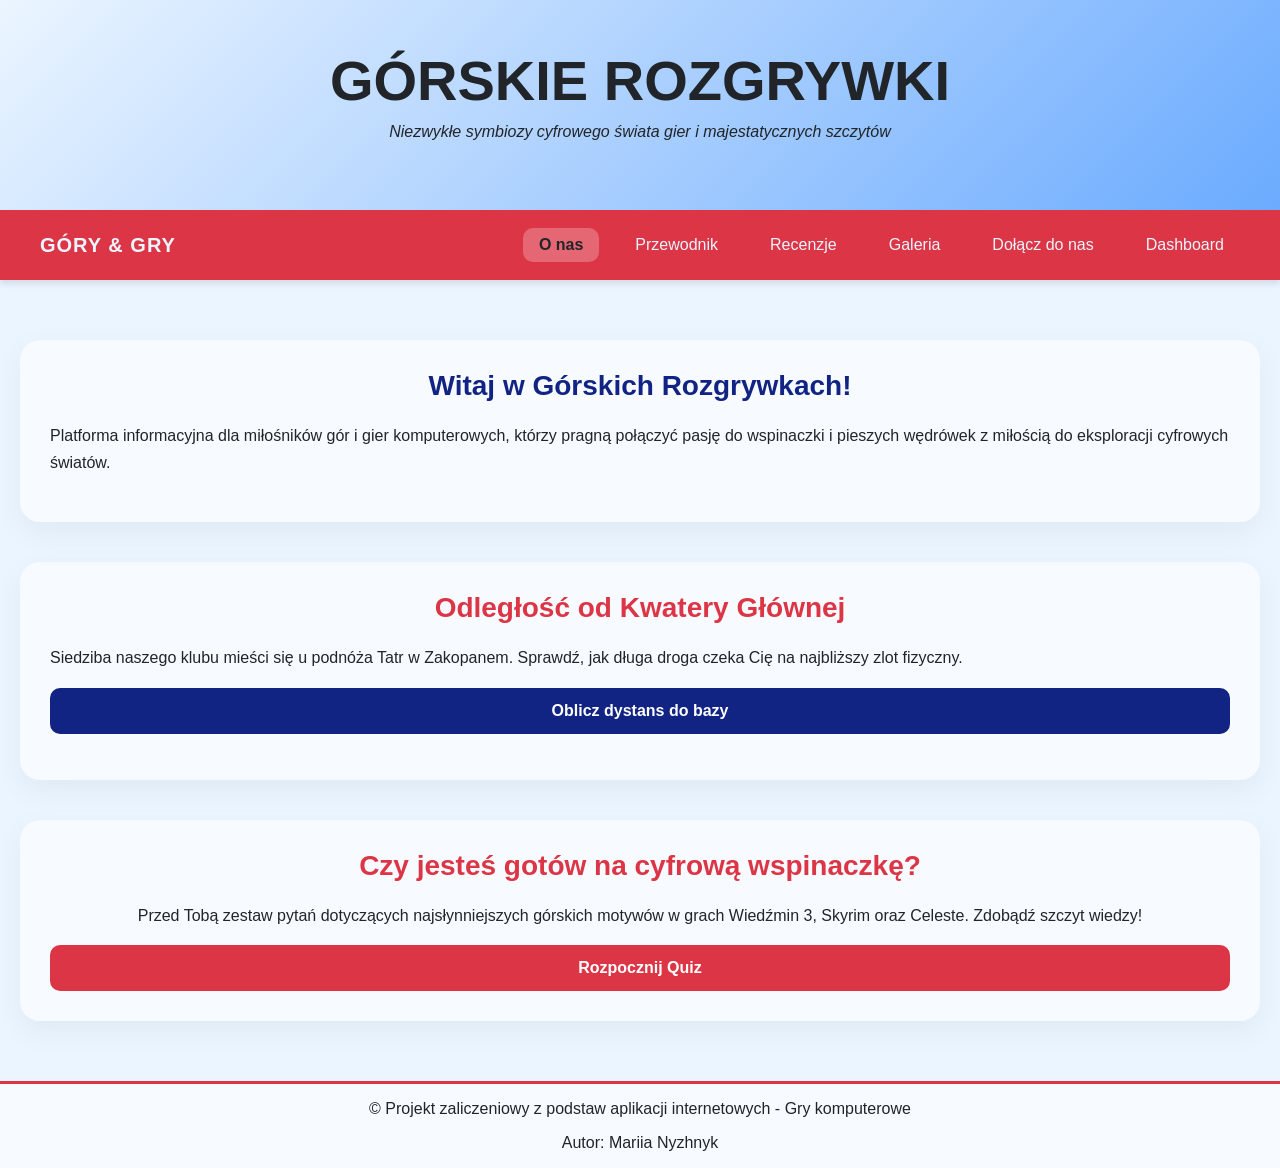
==== SecondYear/projekt_gry_komputerowe/index.html @ cea2826d "first version of project pai" ====
﻿<!DOCTYPE html>

<html lang="pl">


<head>
    <meta charset="UTF-8">

    <meta name="viewport" content="width=device-width, initial-scale=1.0">
    <title>Górskie Rozgrywki - Strona Główna</title>
    <link rel="stylesheet" href="css/common.css">
    <link rel="stylesheet" href="css/style.css">
    <!-- zLab2: strona główna zawierająca opis najważniejszych elementów projektu -->
</head>

<body>

    <header>
        <h1>Górskie Rozgrywki</h1>
        <p>Niezwykłe symbiozy cyfrowego świata gier i majestatycznych szczytów</p>
    </header>


    <nav class="navbar">
        <!-- zLab2: główna nawigacja między stronami z projektu -->
        <div class="navbar-logo">
            GÓRY & GRY
        </div>

        <button class="navbar-toggle" id="navbarToggle" aria-label="Otwórz menu">
            <span></span> <span></span> <span></span> </button>

        <ul class="navbar-menu" id="navbarMenu">
            <li><a href="index.html" class="active">O nas</a></li>
            <li><a href="info.html">Przewodnik</a></li>
            <li><a href="reviews.html">Recenzje</a></li>
            <li><a href="gallery.html">Galeria</a></li>
            <li><a href="booking.html">Dołącz do nas</a></li>
            <li><a href="dashboard.html">Dashboard</a></li>
        </ul>
    </nav>


    <main>
        <section class="section-panel section-panel--intro">
            <h2>Witaj w Górskich Rozgrywkach!</h2>
            <p>Platforma informacyjna dla miłośników gór i gier komputerowych, którzy pragną połączyć pasję do
                wspinaczki i pieszych wędrówek z miłością do eksploracji cyfrowych światów.</p>
        </section>

        <section class="section-panel section-panel--geo">
            <h2>Odległość od Kwatery Głównej</h2>
            <p>Siedziba naszego klubu mieści się u podnóża Tatr w Zakopanem. Sprawdź, jak długa droga czeka Cię na
                najbliższy zlot fizyczny.</p>
            <button id="geoBtn" class="action-btn">Oblicz dystans do bazy</button>
            <p id="geoResult" class="geo-text"></p>
        </section>

        <section class="section-panel section-panel--quiz" id="quiz-container">
            <div id="start-screen">
                <h2>Czy jesteś gotów na cyfrową wspinaczkę?</h2>
                <p>Przed Tobą zestaw pytań dotyczących najsłynniejszych górskich motywów w grach Wiedźmin 3, Skyrim
                    oraz Celeste. Zdobądź szczyt wiedzy!</p>
                <button id="start-btn" class="quiz-btn">Rozpocznij Quiz</button>
                <!-- zLab7: przycisk startu inicjuje interaktywny quiz w JavaScript -->
            </div>
        </section>
    </main>


    <footer>
        <p>&copy; Projekt zaliczeniowy z podstaw aplikacji internetowych - Gry komputerowe</p>
        <p>Autor: Mariia Nyzhnyk</p>
    </footer>

    <script src="js/script.js"></script>
    <script src="js/quiz.js"></script>
</body>

</html>
---- SecondYear/projekt_gry_komputerowe/css/common.css ----
﻿

/* zLab2: wspólne style ogólne dla całego projektu, włącznie z nawigacją i układem strony */
:root {
    --red: #dc3545;
    --light-red: #e56773;
    
    --light: #ebf5ff;
    --white: #f7fbff;

    --mid-grey: #e8e9e9;
    --grey: #7f8c8d;
    --black: #212529;
    
    --light-blue: #6babfe;
    --blue: #112484;
    --dark-blue: #06062C;

    --content-max-width: 1200px;
}



body {
    background-color: var(--light);
    color: var(--black);
    font-family: 'Segoe UI', Arial, sans-serif;
    margin: 0;
    display: flex;
    flex-direction: column;
}


header {
    background: linear-gradient(135deg, var(--light) 0%, var(--light-blue) 100%);
    box-shadow: 0 10px 24px rgba(0, 0, 0, 0.1);
    text-align: center;
    padding: 48px;
    min-height: 114px;
}


header h1 {
    text-transform: uppercase;
    font-weight: bold;
    font-size: 56px;
    margin: 0 0 10px 0;
    word-wrap: break-word;
    min-height: 0px;
}


header p {
    font-style: italic;
    margin: 0;
}


.navbar,
.navbar * {
    margin: 0;
    box-sizing: border-box;
}


.navbar {
    background-color: var(--red);
    display: flex;
    justify-content: space-between;
    align-items: center;
    padding: 15px 40px;
    box-shadow: 0 4px 6px rgba(0, 0, 0, 0.1);
    color: var(--light);
    position: relative;
    min-height: 70px;
}

main{
    min-height: calc(100vh - 350px);
    padding: 20px;
}

.navbar-logo {
    font-weight: 800;
    font-size: 20px;
    letter-spacing: 1px;
}


.navbar-menu {
    display: flex;
    list-style: none;
    align-items: center;
    gap: 20px;
}


.navbar-menu a {
    color: inherit;
    text-decoration: none;
    font-size: 16px;
    padding: 8px 16px;
    display: block;
}


.navbar-menu a:hover {
    opacity: 0.5;
}


.navbar-menu a.active {
    background-color: var(--light-red);
    color: var(--black);
    border-radius: 10px;
    font-weight: 600;
}


.navbar-toggle {
    display: none;
    flex-direction: column;
    justify-content: space-between;
    width: 26px;
    height: 22px;
    background: transparent;
    border: none;
    cursor: pointer;
    padding: 0;
}


.navbar-toggle span {
    width: 100%;
    height: 3px;
    background-color: var(--light);
    border-radius: 2px;
    transition: all 0.3s ease;
}


.navbar-toggle.open span:nth-child(1) {
    transform: translateY(9.5px) rotate(45deg);
}


.navbar-toggle.open span:nth-child(2) {
    opacity: 0;
}


.navbar-toggle.open span:nth-child(3) {
    transform: translateY(-9.5px) rotate(-45deg);
}


footer { 
    background-color: var(--white);   
    border-top: 3px solid var(--red);
    text-align: center;
    margin: 0;
    min-height: 70px;
}



@media screen and (max-width: 850px) {
    .navbar {
        padding: 15px 25px;
    }

    header h1 {
        font-size: 32px;
    }

    header {
        padding: 30px 15px;
    }

    .navbar-toggle {
        display: flex;
    }

    .navbar-menu {
        display: none;
        flex-direction: column;
        position: absolute;
        top: 100%;
        left: 0;
        width: 100%;
        background-color: var(--red);
        padding: 15px 0;
        gap: 10px;
        box-shadow: 0 10px 15px rgba(0, 0, 0, 0.15);
        z-index: 999;
    }

    .navbar-menu li {
        width: 100%;
        text-align: center;
    }

    .navbar-menu a {
        padding: 12px 0;
        width: 85%;
        margin: 0 auto;
    }

    .navbar-menu.active {
        display: flex;
    }
    
}
---- SecondYear/projekt_gry_komputerowe/css/style.css ----
/* Ogólny układ dla sekcji informacyjnych i formularzy */
.section-panel{
    max-width: var(--content-max-width);
    margin: 40px auto;
    padding: 30px;
    border-radius: 20px;
    background-color: var(--white);
    box-shadow: 0 10px 30px rgba(0, 0, 0, 0.05);
}

.section-panel h2{
    text-align: center;
}

/* Unified form input class replacing Bootstrap form-control */
.input-field {
    padding: 12px;
    border: 2px solid var(--mid-grey);
    border-radius: 10px;
    font-size: 16px;
    font-family: inherit;
    width: 100%;
    box-sizing: border-box;
}

/* Panel styles for info pages */
.section-panel--games {
    display: flex;
    flex-direction: column;
    gap: 24px;
}

.panel-item {
    display: flex;
    gap: 18px;
    align-items: flex-start;
}


/* Shared image styles applied to gallery, info and review images */
.gallery-card img,
.panel-item img,
.review-slide img,
.gallery-modal-content img {
    object-fit: cover;
    border-radius: 12px;
    box-shadow: 0 8px 16px rgba(0, 0, 0, 0.1);
    display: block;
}

.panel-info {
    flex: 1;
}

.panel-source {
    display: flex;
    justify-content: right;
    gap: 10px;
    margin-top: 15px;
    font-size: 14px;
    color: var(--grey);
}

.panel-source a {
    color: inherit;
}

.panel-source:hover {
    color: var(--red);
}

/* Shared media/image defaults used across gallery, info and reviews */
.shared-media {
    object-fit: cover;
    border-radius: 12px;
    box-shadow: 0 8px 16px rgba(0, 0, 0, 0.1);
    display: block;
}

.section-panel h2 {
    color: var(--red);
    margin-top: 0;
    font-size: 28px;
    margin-bottom: 20px;
}

.section-panel p {
    line-height: 1.7;
    color: var(--black);
}

.section-panel--intro {
    max-width: var(--content-max-width);
}

.section-panel--intro h2 {
    color: var(--blue);
}

.section-panel--quiz {
    text-align: center;
}

.form-group {
    display: flex;
    flex-direction: column;
    gap: 8px;
    margin-bottom: 20px;
}

.form-group label {
    font-weight: 600;
    color: var(--black);
}

.form-group input,
.form-group select {
    padding: 12px;
    border: 2px solid var(--mid-grey);
    border-radius: 10px;
    font-size: 16px;
    font-family: inherit;
}

.form-group input:focus,
.form-group select:focus {
    border-color: var(--blue);
    outline: none;
}

.submit-btn,
.action-btn,
.quiz-btn {
    background-color: var(--red);
    color: #ffffff;
    border: none;
    padding: 14px 28px;
    font-size: 16px;
    font-weight: 600;
    border-radius: 10px;
    cursor: pointer;
    width: 100%;
    transition: opacity 0.2s;
}

.action-btn {
    background-color: var(--blue);
}

.submit-btn:hover,
.action-btn:hover,
.quiz-btn:hover {
    opacity: 0.9;
}

.error-msg {
    color: var(--red);
    background-color: #fce8e6;
    padding: 12px;
    border-radius: 10px;
    font-weight: 600;
    margin-bottom: 20px;
    display: none;
}

/* Booking-related components removed (profile/FAQ moved out) */

.geo-text {
    margin-top: 15px;
    line-height: 1.5;
}

.quiz-progress {
    font-size: 14px;
    color: var(--grey);
    text-transform: uppercase;
    letter-spacing: 1px;
    margin-bottom: 10px;
}

.quiz-badge {
    display: inline-block;
    background-color: var(--light);
    color: var(--blue);
    padding: 6px 16px;
    border-radius: 50px;
    font-weight: 600;
    font-size: 14px;
    margin-bottom: 20px;
}

.quiz-answers {
    display: flex;
    flex-direction: column;
    gap: 15px;
}

.answer-btn {
    background-color: var(--light);
    border: 2px solid var(--mid-grey);
    border-radius: 12px;
    padding: 16px 20px;
    font-size: 16px;
    color: var(--black);
    cursor: pointer;
    text-align: left;
    font-weight: 500;
    transition: all 0.2s ease;
}

.answer-btn:hover {
    border-color: var(--blue);
    transform: translateY(-2px);
}

.score-text,
.rank-text {
    font-size: 20px;
    margin-top: 15px;
}

.rank-text {
    margin-bottom: 20px;
}

.rank-highlight {
    color: var(--red);
    font-weight: 700;
}

.table-responsive {
    overflow-x: auto;
    margin-top: 20px;
}

.mt-3 {
    margin-top: 1rem;
}

.table {
    width: 100%;
    border-collapse: collapse;
    margin-top: 20px;
}

.table th,
.table td {
    padding: 14px 18px;
    border: 1px solid var(--mid-grey);
    text-align: left;
}

.table thead th {
    background-color: var(--blue);
    color: #ffffff;
}

.table-striped tbody tr:nth-child(even) {
    background-color: #f8f9fa;
}

.table tbody tr:hover {
    background-color: #f2f4f8;
}

@media screen and (max-width: 850px) {
    .answer-btn,
    .submit-btn,
    .action-btn,
    .quiz-btn {
        padding: 14px 20px;
    }
}
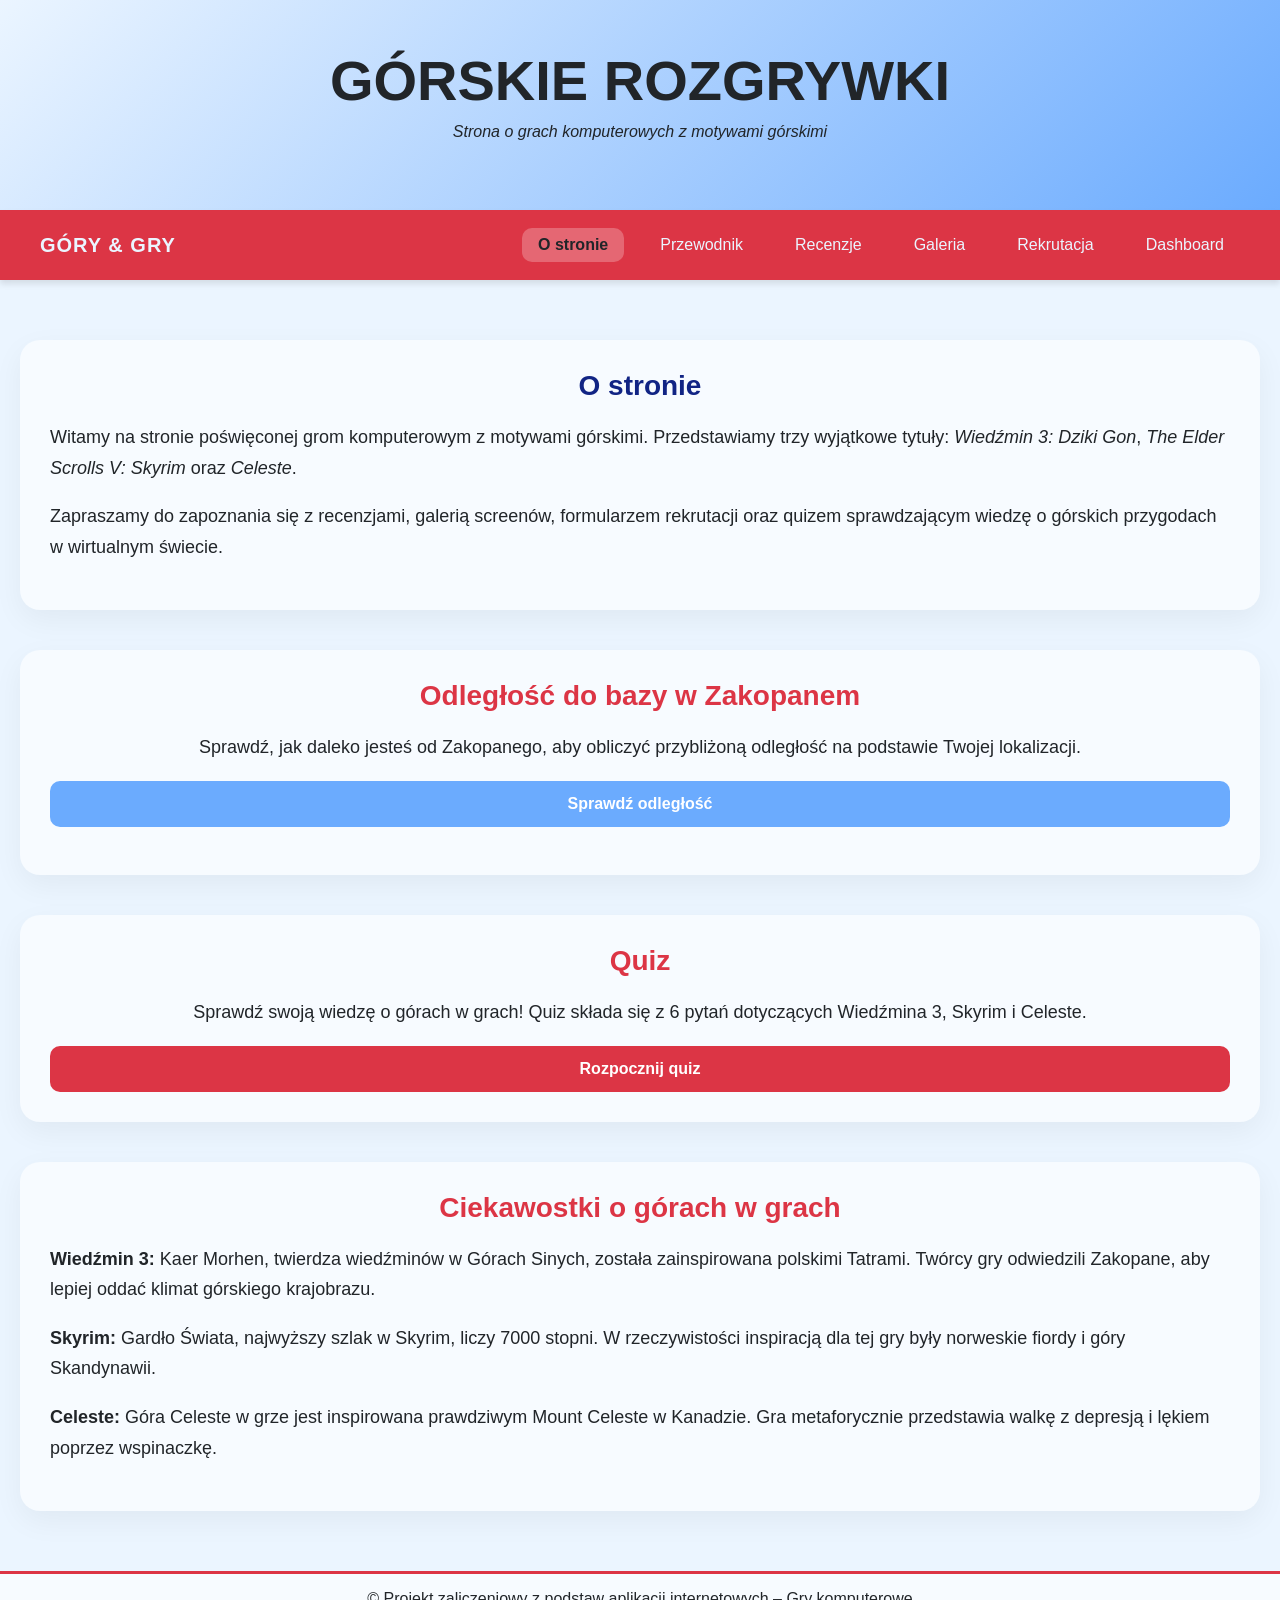
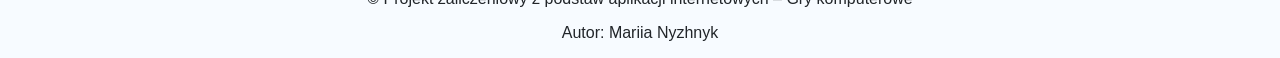
==== commit 81c68674: "Projekt końcowy z aplikacji semestr 4" ====
--- a/SecondYear/projekt_gry_komputerowe/index.html
+++ b/SecondYear/projekt_gry_komputerowe/index.html
@@ -1,79 +1,110 @@
-﻿<!DOCTYPE html>
+﻿<!-- Mariia Nyzhnyk 104073, ocena 5-->
 
+<!-- zLab1cz1: Struktura dokumentu HTML5 i sekcja nagłówkowa head -->
+<!DOCTYPE html>
 <html lang="pl">
-
 
 <head>
     <meta charset="UTF-8">
-
     <meta name="viewport" content="width=device-width, initial-scale=1.0">
     <title>Górskie Rozgrywki - Strona Główna</title>
+    <!-- zLab2: Link do pliku CSS -->
     <link rel="stylesheet" href="css/common.css">
     <link rel="stylesheet" href="css/style.css">
-    <!-- zLab2: strona główna zawierająca opis najważniejszych elementów projektu -->
 </head>
 
 <body>
 
+    <!-- zLab5: nagłówek z użyciem selektora header -->
     <header>
         <h1>Górskie Rozgrywki</h1>
-        <p>Niezwykłe symbiozy cyfrowego świata gier i majestatycznych szczytów</p>
+        <p>Strona o grach komputerowych z motywami górskimi</p>
     </header>
 
-
+    <!-- zLab5: Pasek menu nawigacyjnego -->
     <nav class="navbar">
-        <!-- zLab2: główna nawigacja między stronami z projektu -->
-        <div class="navbar-logo">
-            GÓRY & GRY
-        </div>
-
+        <!-- zLab3: Kontener logotypu w menu -->
+        <div class="navbar-logo">GÓRY & GRY</div>
         <button class="navbar-toggle" id="navbarToggle" aria-label="Otwórz menu">
-            <span></span> <span></span> <span></span> </button>
-
+            <span></span><span></span><span></span>
+        </button>
         <ul class="navbar-menu" id="navbarMenu">
-            <li><a href="index.html" class="active">O nas</a></li>
+            <li><a href="index.html" class="active">O stronie</a></li>
             <li><a href="info.html">Przewodnik</a></li>
             <li><a href="reviews.html">Recenzje</a></li>
             <li><a href="gallery.html">Galeria</a></li>
-            <li><a href="booking.html">Dołącz do nas</a></li>
+            <li><a href="rekrutacja.html">Rekrutacja</a></li>
             <li><a href="dashboard.html">Dashboard</a></li>
         </ul>
     </nav>
 
-
+    <!-- zLab5: Główny kontener z sekcjami - opis strony, geolokalizacja, quiz -->
     <main>
+        <!-- zLab2: Panel sekcji z opisem strony -->
         <section class="section-panel section-panel--intro">
-            <h2>Witaj w Górskich Rozgrywkach!</h2>
-            <p>Platforma informacyjna dla miłośników gór i gier komputerowych, którzy pragną połączyć pasję do
-                wspinaczki i pieszych wędrówek z miłością do eksploracji cyfrowych światów.</p>
+            <h2>O stronie</h2>
+            <p>
+                Witamy na stronie poświęconej grom komputerowym z motywami górskimi.
+                Przedstawiamy trzy wyjątkowe tytuły: <em>Wiedźmin 3: Dziki Gon</em>,
+                <em>The Elder Scrolls V: Skyrim</em> oraz <em>Celeste</em>.
+            </p>
+            <p>
+                Zapraszamy do zapoznania się z recenzjami, galerią screenów, formularzem rekrutacji
+                oraz quizem sprawdzającym wiedzę o górskich przygodach w wirtualnym świecie.
+            </p>
         </section>
 
+        <!-- zLab11cz2: Sekcja geolokalizacji z przyciskiem i wynikiem -->
         <section class="section-panel section-panel--geo">
-            <h2>Odległość od Kwatery Głównej</h2>
-            <p>Siedziba naszego klubu mieści się u podnóża Tatr w Zakopanem. Sprawdź, jak długa droga czeka Cię na
-                najbliższy zlot fizyczny.</p>
-            <button id="geoBtn" class="action-btn">Oblicz dystans do bazy</button>
+            <h2>Odległość do bazy w Zakopanem</h2>
+            <p>
+                Sprawdź, jak daleko jesteś od Zakopanego,
+                aby obliczyć przybliżoną odległość na podstawie Twojej lokalizacji.
+            </p>
+            <button type="button" id="geoBtn" class="action-btn">Sprawdź odległość</button>
             <p id="geoResult" class="geo-text"></p>
         </section>
 
+        <!-- zLab7: Kontener quizu SPA -->
         <section class="section-panel section-panel--quiz" id="quiz-container">
             <div id="start-screen">
-                <h2>Czy jesteś gotów na cyfrową wspinaczkę?</h2>
-                <p>Przed Tobą zestaw pytań dotyczących najsłynniejszych górskich motywów w grach Wiedźmin 3, Skyrim
-                    oraz Celeste. Zdobądź szczyt wiedzy!</p>
-                <button id="start-btn" class="quiz-btn">Rozpocznij Quiz</button>
-                <!-- zLab7: przycisk startu inicjuje interaktywny quiz w JavaScript -->
+                <h2>Quiz</h2>
+                <p>
+                    Sprawdź swoją wiedzę o górach w grach! Quiz składa się z 6 pytań
+                    dotyczących Wiedźmina 3, Skyrim i Celeste.
+                </p>
+                <button type="button" id="start-btn" class="quiz-btn">Rozpocznij quiz</button>
             </div>
+        </section>
+
+        <!-- zLab2: Panel sekcji z ciekawostkami -->
+        <section class="section-panel">
+            <h2>Ciekawostki o górach w grach</h2>
+            <p>
+                <strong>Wiedźmin 3:</strong> Kaer Morhen, twierdza wiedźminów w Górach Sinych,
+                została zainspirowana polskimi Tatrami. Twórcy gry odwiedzili Zakopane, aby lepiej oddać klimat
+                górskiego krajobrazu.
+            </p>
+            <p>
+                <strong>Skyrim:</strong> Gardło Świata, najwyższy szlak w Skyrim, liczy 7000 stopni.
+                W rzeczywistości inspiracją dla tej gry były norweskie fiordy i góry Skandynawii.
+            </p>
+            <p>
+                <strong>Celeste:</strong> Góra Celeste w grze jest inspirowana prawdziwym Mount Celeste
+                w Kanadzie. Gra metaforycznie przedstawia walkę z depresją i lękiem poprzez wspinaczkę.
+            </p>
         </section>
     </main>
 
-
+    <!-- zLab5: stopka z użyciem selektora footer -->
     <footer>
-        <p>&copy; Projekt zaliczeniowy z podstaw aplikacji internetowych - Gry komputerowe</p>
+        <p>&copy; Projekt zaliczeniowy z podstaw aplikacji internetowych – Gry komputerowe</p>
         <p>Autor: Mariia Nyzhnyk</p>
     </footer>
 
+    <!-- zLab6: Dołączenie skryptów JS -->
     <script src="js/script.js"></script>
+    <script src="js/geo.js"></script>
     <script src="js/quiz.js"></script>
 </body>
 
--- a/SecondYear/projekt_gry_komputerowe/css/common.css
+++ b/SecondYear/projekt_gry_komputerowe/css/common.css
@@ -4,14 +4,14 @@
 :root {
     --red: #dc3545;
     --light-red: #e56773;
-    
+
     --light: #ebf5ff;
     --white: #f7fbff;
 
     --mid-grey: #e8e9e9;
     --grey: #7f8c8d;
     --black: #212529;
-    
+
     --light-blue: #6babfe;
     --blue: #112484;
     --dark-blue: #06062C;
@@ -19,8 +19,7 @@
     --content-max-width: 1200px;
 }
 
-
-
+/* zLab2: Stylizacja body z Flexbox dla układu kolumnowego */
 body {
     background-color: var(--light);
     color: var(--black);
@@ -30,7 +29,7 @@
     flex-direction: column;
 }
 
-
+/* zLab2: Stylizacja nagłówka z gradientem i cieniem */
 header {
     background: linear-gradient(135deg, var(--light) 0%, var(--light-blue) 100%);
     box-shadow: 0 10px 24px rgba(0, 0, 0, 0.1);
@@ -39,7 +38,7 @@
     min-height: 114px;
 }
 
-
+/* zLab2: Stylizacja tytułu nagłówka */
 header h1 {
     text-transform: uppercase;
     font-weight: bold;
@@ -49,20 +48,20 @@
     min-height: 0px;
 }
 
-
+/* zLab2: Stylizacja podtytułu nagłówka */
 header p {
     font-style: italic;
     margin: 0;
 }
 
-
+/* zLab2: Reset box-sizing dla nawigacji */
 .navbar,
 .navbar * {
     margin: 0;
     box-sizing: border-box;
 }
 
-
+/* zLab2: Stylizacja nawigacji z Flexbox */
 .navbar {
     background-color: var(--red);
     display: flex;
@@ -75,18 +74,20 @@
     min-height: 70px;
 }
 
+/* zLab2: Minimalna wysokość kontenera głównego */
 main{
     min-height: calc(100vh - 350px);
     padding: 20px;
 }
 
+/* zLab2: Stylizacja logo nawigacji */
 .navbar-logo {
     font-weight: 800;
     font-size: 20px;
     letter-spacing: 1px;
 }
 
-
+/* zLab2: Układ Flexbox dla menu nawigacji */
 .navbar-menu {
     display: flex;
     list-style: none;
@@ -94,7 +95,7 @@
     gap: 20px;
 }
 
-
+/* zLab2: Stylizacja linków menu */
 .navbar-menu a {
     color: inherit;
     text-decoration: none;
@@ -103,12 +104,12 @@
     display: block;
 }
 
-
+/* zLab2: Efekt hover na linkach menu */
 .navbar-menu a:hover {
     opacity: 0.5;
 }
 
-
+/* zLab2: Stylizacja aktywnego linku menu */
 .navbar-menu a.active {
     background-color: var(--light-red);
     color: var(--black);
@@ -116,7 +117,7 @@
     font-weight: 600;
 }
 
-
+/* zLab5: Przycisk toggle menu mobilnego (domyślnie ukryty) */
 .navbar-toggle {
     display: none;
     flex-direction: column;
@@ -129,7 +130,7 @@
     padding: 0;
 }
 
-
+/* zLab5: Stylizacja linii przycisku toggle */
 .navbar-toggle span {
     width: 100%;
     height: 3px;
@@ -138,32 +139,31 @@
     transition: all 0.3s ease;
 }
 
-
+/* zLab5: Animacja pierwszej linii przy otwartym menu */
 .navbar-toggle.open span:nth-child(1) {
     transform: translateY(9.5px) rotate(45deg);
 }
 
-
+/* zLab5: Ukrycie drugiej linii przy otwartym menu */
 .navbar-toggle.open span:nth-child(2) {
     opacity: 0;
 }
 
-
+/* zLab5: Animacja trzeciej linii przy otwartym menu */
 .navbar-toggle.open span:nth-child(3) {
     transform: translateY(-9.5px) rotate(-45deg);
 }
 
-
-footer { 
-    background-color: var(--white);   
+/* zLab5: Stylizacja stopki */
+footer {
+    background-color: var(--white);
     border-top: 3px solid var(--red);
     text-align: center;
     margin: 0;
     min-height: 70px;
 }
 
-
-
+/* zLab5: Media Queries dla RWD – adaptacja nawigacji do urządzeń mobilnych */
 @media screen and (max-width: 850px) {
     .navbar {
         padding: 15px 25px;
@@ -209,6 +209,6 @@
     .navbar-menu.active {
         display: flex;
     }
-    
-}
-
+
+}
+
--- a/SecondYear/projekt_gry_komputerowe/css/style.css
+++ b/SecondYear/projekt_gry_komputerowe/css/style.css
@@ -1,5 +1,5 @@
-/* Ogólny układ dla sekcji informacyjnych i formularzy */
-.section-panel{
+/* zLab2: Box model i tło głównych paneli sekcji strony */
+.section-panel {
     max-width: var(--content-max-width);
     margin: 40px auto;
     padding: 30px;
@@ -8,11 +8,115 @@
     box-shadow: 0 10px 30px rgba(0, 0, 0, 0.05);
 }
 
-.section-panel h2{
-    text-align: center;
-}
-
-/* Unified form input class replacing Bootstrap form-control */
+/* zLab2: Wyśrodkowanie i marginesy nagłówków H2 w panelach */
+.section-panel h2 {
+    text-align: center;
+    color: var(--red);
+    margin-top: 0;
+    font-size: 28px;
+    margin-bottom: 20px;
+}
+
+/* zLab2: Interlinia oraz kolorystyka akapitów tekstowych */
+.section-panel p {
+    line-height: 1.7;
+    color: var(--black);
+    font-size: 18px;
+}
+
+/* zLab2: Kolor wyróżniający dla nagłówka sekcji powitalnej intro */
+.section-panel--intro {
+    max-width: var(--content-max-width);
+}
+
+.section-panel--intro h2 {
+    color: var(--blue);
+}
+
+/* zLab2: Centrowanie tekstu wewnątrz bloku */
+.section-panel--geo,
+.section-panel--quiz {
+    text-align: center;
+}
+
+/* zLab3: Układ elastyczny pionowy dla kontenera z listą gier */
+.section-panel--games {
+    display: flex;
+    flex-direction: column;
+    gap: 24px;
+}
+
+/* zLab3: Pozycjonowanie Flexbox dla równego wiersza z opisem gry */
+.panel-item {
+    display: flex;
+    align-items: center;
+    gap: 40px;
+}
+
+/* zLab3: Odwrócenie kierunku Flexbox dla co drugiego elementu listy gier */
+.panel-item:nth-child(even) {
+    flex-direction: row-reverse;
+}
+
+/* zLab2: Wymiary oraz elastyczne skalowanie szerokości obrazków w kartach */
+.panel-item img {
+    width: 45%;
+    max-width: 500px;
+    height: auto;
+}
+
+/* zLab2: Domyślny styl renderowania grafiki, zaokrąglenia i cienie */
+.gallery-card img,
+.panel-item img,
+.gallery-modal-content img {
+    object-fit: cover;
+    border-radius: 12px;
+    box-shadow: 0 8px 16px rgba(0, 0, 0, 0.1);
+    display: block;
+}
+
+/* zLab3: Elastyczne dopasowanie i rozciąganie bloku z tekstem opisowym */
+.panel-info {
+    flex: 1;
+}
+
+/* zLab2: Stylizacja, rozmiar czcionki i marginesy nagłówka karty gry */
+.panel-info h2 {
+    color: var(--red);
+    font-size: 32px;
+    margin-bottom: 15px;
+    text-align: center;
+}
+
+/* zLab2: Obustronne wyrównanie (justowanie) długich bloków tekstu */
+.panel-info p {
+    font-size: 18px;
+    line-height: 1.6;
+    color: var(--black);
+    text-align: justify;
+}
+
+/* zLab3: Pozycjonowanie elementu źródła informacji do prawej strony */
+.panel-source {
+    display: flex;
+    justify-content: right;
+    gap: 10px;
+    margin-top: 15px;
+    font-size: 14px;
+    color: var(--grey);
+}
+
+/* zLab2: Dziedziczenie koloru tekstu dla odnośników w sekcji źródła */
+.panel-source a {
+    color: inherit;
+}
+
+/* zLab2: Efekt hover zmieniający kolor linku źródłowego na czerwony */
+.panel-source:hover {
+    color: var(--red);
+}
+
+/* zLab2: Model pudełkowy, obramowanie i dopełnienie uniwersalnych pól tekstowych */
 .input-field {
     padding: 12px;
     border: 2px solid var(--mid-grey);
@@ -23,84 +127,7 @@
     box-sizing: border-box;
 }
 
-/* Panel styles for info pages */
-.section-panel--games {
-    display: flex;
-    flex-direction: column;
-    gap: 24px;
-}
-
-.panel-item {
-    display: flex;
-    gap: 18px;
-    align-items: flex-start;
-}
-
-
-/* Shared image styles applied to gallery, info and review images */
-.gallery-card img,
-.panel-item img,
-.review-slide img,
-.gallery-modal-content img {
-    object-fit: cover;
-    border-radius: 12px;
-    box-shadow: 0 8px 16px rgba(0, 0, 0, 0.1);
-    display: block;
-}
-
-.panel-info {
-    flex: 1;
-}
-
-.panel-source {
-    display: flex;
-    justify-content: right;
-    gap: 10px;
-    margin-top: 15px;
-    font-size: 14px;
-    color: var(--grey);
-}
-
-.panel-source a {
-    color: inherit;
-}
-
-.panel-source:hover {
-    color: var(--red);
-}
-
-/* Shared media/image defaults used across gallery, info and reviews */
-.shared-media {
-    object-fit: cover;
-    border-radius: 12px;
-    box-shadow: 0 8px 16px rgba(0, 0, 0, 0.1);
-    display: block;
-}
-
-.section-panel h2 {
-    color: var(--red);
-    margin-top: 0;
-    font-size: 28px;
-    margin-bottom: 20px;
-}
-
-.section-panel p {
-    line-height: 1.7;
-    color: var(--black);
-}
-
-.section-panel--intro {
-    max-width: var(--content-max-width);
-}
-
-.section-panel--intro h2 {
-    color: var(--blue);
-}
-
-.section-panel--quiz {
-    text-align: center;
-}
-
+/* zLab3: Układ kolumnowy Flexbox wiążący etykietę z polem tekstowym */
 .form-group {
     display: flex;
     flex-direction: column;
@@ -108,26 +135,27 @@
     margin-bottom: 20px;
 }
 
+/* zLab2: Pogrubienie czcionki dla etykiet pól formularza */
 .form-group label {
     font-weight: 600;
     color: var(--black);
 }
 
-.form-group input,
-.form-group select {
-    padding: 12px;
-    border: 2px solid var(--mid-grey);
-    border-radius: 10px;
-    font-size: 16px;
-    font-family: inherit;
-}
-
-.form-group input:focus,
-.form-group select:focus {
+/* zLab2: Dopełnienie wewnętrzne i zaokrąglenie podstawowych kontrolek formularza */
+/* zLab2: Aktywne podświetlenie ramki wybranego pola na niebiesko */
+.form-group .input-field:focus,
+.form-group textarea:focus {
     border-color: var(--blue);
     outline: none;
 }
 
+/* zLab4: Stylizacja pola textarea z możliwością zmiany rozmiaru */
+.form-group textarea {
+    resize: vertical;
+    min-height: 80px;
+}
+
+/* zLab2: Wygląd podstawowy dla przycisków zatwierdzania i akcji */
 .submit-btn,
 .action-btn,
 .quiz-btn {
@@ -143,16 +171,19 @@
     transition: opacity 0.2s;
 }
 
+/* zLab2: Nadpisanie tła przycisku akcji na kolor niebieski */
 .action-btn {
-    background-color: var(--blue);
-}
-
+    background-color: var(--light-blue);
+}
+
+/* zLab2: Płynne zmniejszenie nieprzezroczystości przycisków w stanie najechana */
 .submit-btn:hover,
 .action-btn:hover,
 .quiz-btn:hover {
     opacity: 0.9;
 }
 
+/* zLab2: Blok ostrzegawczy o błędach walidacji ukryty domyślnie */
 .error-msg {
     color: var(--red);
     background-color: #fce8e6;
@@ -163,13 +194,13 @@
     display: none;
 }
 
-/* Booking-related components removed (profile/FAQ moved out) */
-
+/* zLab2: Górny odstęp dla bloku informacyjnego geolokalizacji */
 .geo-text {
     margin-top: 15px;
     line-height: 1.5;
 }
 
+/* zLab2: Formatowanie, kolor i wielkość liter licznika pytań quizu */
 .quiz-progress {
     font-size: 14px;
     color: var(--grey);
@@ -178,6 +209,7 @@
     margin-bottom: 10px;
 }
 
+/* zLab2: Owalna plakietka z nazwą gry przypisanej do pytania */
 .quiz-badge {
     display: inline-block;
     background-color: var(--light);
@@ -189,12 +221,14 @@
     margin-bottom: 20px;
 }
 
+/* zLab3: Kolumnowe ułożenie kafelków z odpowiedziami przy użyciu Flexbox */
 .quiz-answers {
     display: flex;
     flex-direction: column;
     gap: 15px;
 }
 
+/* zLab2: Wygląd domyślny przycisków opcji odpowiedzi w quizie */
 .answer-btn {
     background-color: var(--light);
     border: 2px solid var(--mid-grey);
@@ -208,11 +242,13 @@
     transition: all 0.2s ease;
 }
 
+/* zLab2: Wizualne uniesienie przycisku i podświetlenie obwódki na hover */
 .answer-btn:hover {
     border-color: var(--blue);
     transform: translateY(-2px);
 }
 
+/* zLab2: Marginesy tekstu podsumowującego i zdobytej rangi */
 .score-text,
 .rank-text {
     font-size: 20px;
@@ -223,51 +259,195 @@
     margin-bottom: 20px;
 }
 
+/* zLab2: Wyróżnienie nazwy uzyskanej rangi kolorem i wagą czcionki */
 .rank-highlight {
     color: var(--red);
     font-weight: 700;
 }
 
+/* zLab3: Kontener zapewniający przewijanie poziome tabel na smartfonach */
 .table-responsive {
     overflow-x: auto;
-    margin-top: 20px;
-}
-
+    margin: 20px 0 20px 0;
+}
+
+/* zLab2: Klasyczny margines górny dla elementów pomocniczych */
 .mt-3 {
     margin-top: 1rem;
 }
 
+/* zLab1cz2: Układ Flexbox dla przycisków akcji formularza */
+.form-actions {
+    display: flex;
+    flex-direction: column;
+    gap: 12px;
+}
+
+/* zLab1cz2: Układ Flexbox dla przycisków akcji w tabeli */
+.table-actions {
+    display: flex;
+    justify-content: center;
+    flex-wrap: wrap;
+    gap: 8px;
+}
+
+/* zLab1cz2: Stylizacja przycisków akcji w tabeli */
+.table-btn {
+    width: auto;
+    padding: 8px 14px;
+    font-size: 14px;
+}
+
+/* zLab7: Klasa pomocnicza do ukrywania elementów SPA */
+.is-hidden {
+    display: none !important;
+}
+
+/* zLab2: Krótki opis pod nagłówkiem sekcji (jak na innych podstronach) */
+.panel-note {
+    text-align: center;
+    color: var(--grey);
+    margin: -8px 0 20px;
+}
+
+/* zLab2: Stylizacja nagłówków podsekcji */
+.subsection-title {
+    text-align: center;
+    color: var(--red);
+    font-size: 24px;
+    margin: 32px 0 12px;
+}
+
+/* zLab3: Podsumowanie na dashboardzie – prosta siatka kart */
+.totals-grid {
+    display: grid;
+    grid-template-columns: repeat(3, 1fr);
+    gap: 16px;
+    margin-top: 12px;
+    justify-content: center;
+    max-width: 900px;
+    margin-left: auto;
+    margin-right: auto;
+}
+
+/* zLab3: Stylizacja karty podsumowania w siatce */
+.summary-card {
+    padding: 16px 18px;
+    background-color: var(--light);
+    border-radius: 10px;
+    border-left: 4px solid var(--blue);
+}
+
+/* zLab3: Stylizacja nazwy w karcie podsumowania */
+.summary-card--name {
+    display: block;
+    font-weight: 600;
+    color: var(--black);
+    margin-bottom: 6px;
+}
+
+/* zLab3: Stylizacja liczby godzin w karcie podsumowania */
+.summary-card--hours {
+    display: block;
+    font-size: 18px;
+    font-weight: 700;
+    color: var(--blue);
+}
+
+/* zLab3: Rozciąganie notatki na wszystkie kolumny siatki */
+.totals-grid .panel-note {
+    grid-column: 1 / -1;
+    margin: 0;
+}
+
+/* zLab12: Podgląd zapisanej ankiety preferencji */
+.survey-result {
+    margin-top: 24px;
+    padding: 20px;
+    background-color: var(--light);
+    border-radius: 12px;
+    border-left: 4px solid var(--blue);
+}
+
+/* zLab12: Stylizacja nagłówka wyniku ankiety */
+.survey-result h3 {
+    margin-top: 0;
+    color: var(--blue);
+}
+
+/* zLab12: Stylizacja daty zapisania ankiety */
+.survey-date {
+    font-size: 14px;
+    color: var(--grey);
+}
+
+/* zLab7: Układ Flexbox dla przycisków akcji profilu SPA */
+.profile-actions {
+    display: flex;
+    flex-direction: column;
+    gap: 12px;
+    margin-top: 24px;
+}
+
+/* zLab2: Strukturalne połączenie krawędzi i szerokość tabeli danych */
 .table {
     width: 100%;
     border-collapse: collapse;
     margin-top: 20px;
 }
 
+/* zLab2: Dopełnienie pól i obramowanie komórek tabeli */
 .table th,
 .table td {
     padding: 14px 18px;
     border: 1px solid var(--mid-grey);
-    text-align: left;
-}
-
+    text-align: center;
+}
+
+/* zLab2: Niebieski kolor wypełnienia i biały tekst nagłówka tabeli */
 .table thead th {
     background-color: var(--blue);
     color: #ffffff;
 }
 
+/* zLab2: Styl pasiasty - nadanie szarego tła parzystym wierszom tabeli */
 .table-striped tbody tr:nth-child(even) {
     background-color: #f8f9fa;
 }
 
+/* zLab2: Subtelne podświetlenie tła wiersza po najechaniu myszką */
 .table tbody tr:hover {
     background-color: #f2f4f8;
 }
 
+/* zLab5: Reguły Media Queries adaptujące layout wielokolumnowy do urządzeń mobilnych RWD */
 @media screen and (max-width: 850px) {
+    .panel-item,
+    .panel-item:nth-child(even) {
+        flex-direction: column;
+        gap: 20px;
+    }
+
+    .panel-item img {
+        width: 100%;
+    }
+
     .answer-btn,
     .submit-btn,
     .action-btn,
     .quiz-btn {
         padding: 14px 20px;
     }
-}
+
+    .totals-grid {
+        grid-template-columns: repeat(2, 1fr);
+        max-width: 100%;
+    }
+}
+
+/* zLab5: Media Queries dla bardzo małych ekranów */
+@media screen and (max-width: 480px) {
+    .totals-grid {
+        grid-template-columns: 1fr;
+    }
+}
